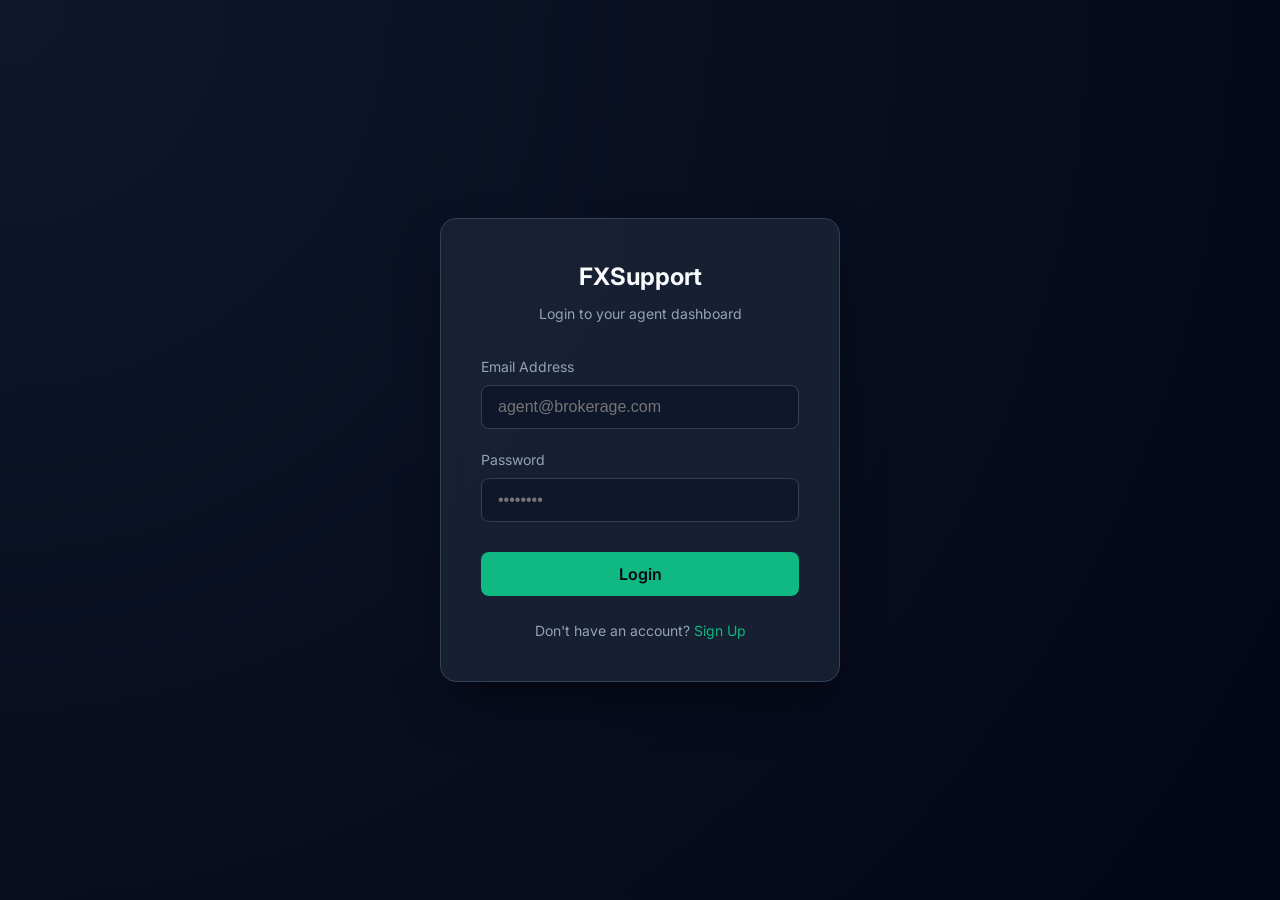
==== index.html @ bda7117d "Add my AI-built dashboard" ====
<!DOCTYPE html>
<html lang="en">
<head>
    <meta charset="UTF-8">
    <meta name="viewport" content="width=device-width, initial-scale=1.0">
    <title>Login | Forex Dashboard</title>
    <link rel="stylesheet" href="style.css">
    <link rel="stylesheet" href="https://cdnjs.cloudflare.com/ajax/libs/font-awesome/6.4.0/css/all.min.css">
    <link href="https://fonts.googleapis.com/css2?family=Inter:wght@400;500;600;700;800&display=swap" rel="stylesheet">
</head>
<body>
    <div class="auth-container">
        <div class="auth-card">
            <div class="auth-title">FX<span>Support</span></div>
            <p class="auth-subtitle">Login to your agent dashboard</p>
            
            <form id="loginForm">
                <div class="form-group">
                    <label class="form-label">Email Address</label>
                    <input type="email" class="form-input" placeholder="agent@brokerage.com" required>
                </div>
                <div class="form-group">
                    <label class="form-label">Password</label>
                    <input type="password" class="form-input" placeholder="••••••••" required>
                </div>
                <button type="submit" class="btn-primary">Login</button>
            </form>
            
            <div class="auth-footer">
                Don't have an account? <a href="signup.html">Sign Up</a>
            </div>
        </div>
    </div>

    <script src="script.js"></script>
</body>
</html>
---- style.css ----
:root {
  --primary-color: #0f172a;
  --secondary-color: #1e293b;
  --accent-color: #10b981;
  --text-primary: #f8fafc;
  --text-secondary: #94a3b8;
  --bg-color: #020617;
  --card-bg: rgba(30, 41, 59, 0.7);
  --border-color: #334155;
  --font-family: 'Inter', -apple-system, BlinkMacSystemFont, "Segoe UI", Roboto, Helvetica, Arial, sans-serif;
  --transition: all 0.3s ease;
}

* {
  margin: 0;
  padding: 0;
  box-sizing: border-box;
}

body {
  font-family: var(--font-family);
  background-color: var(--bg-color);
  color: var(--text-primary);
  line-height: 1.5;
  overflow-x: hidden;
}

a {
  text-decoration: none;
  color: var(--accent-color);
  transition: var(--transition);
}

a:hover {
  opacity: 0.8;
}

button {
  cursor: pointer;
  border: none;
  border-radius: 8px;
  font-family: inherit;
  font-weight: 500;
  transition: var(--transition);
}

/* Auth Pages Layout */
.auth-container {
  display: flex;
  align-items: center;
  justify-content: center;
  min-height: 100vh;
  padding: 20px;
  background: radial-gradient(circle at top left, #0f172a, #020617);
}

.auth-card {
  background: var(--card-bg);
  backdrop-filter: blur(10px);
  padding: 40px;
  border-radius: 16px;
  border: 1px solid var(--border-color);
  width: 100%;
  max-width: 400px;
  box-shadow: 0 25px 50px -12px rgba(0, 0, 0, 0.5);
}

.auth-title {
  font-size: 24px;
  font-weight: 700;
  margin-bottom: 8px;
  text-align: center;
}

.auth-subtitle {
  color: var(--text-secondary);
  font-size: 14px;
  margin-bottom: 32px;
  text-align: center;
}

.form-group {
  margin-bottom: 20px;
}

.form-label {
  display: block;
  font-size: 14px;
  color: var(--text-secondary);
  margin-bottom: 8px;
}

.form-input {
  width: 100%;
  padding: 12px 16px;
  background: #0f172a;
  border: 1px solid var(--border-color);
  border-radius: 8px;
  color: var(--text-primary);
  font-size: 16px;
  outline: none;
  transition: var(--transition);
}

.form-input:focus {
  border-color: var(--accent-color);
  box-shadow: 0 0 0 2px rgba(16, 185, 129, 0.2);
}

.btn-primary {
  width: 100%;
  padding: 12px;
  background: var(--accent-color);
  color: #020617;
  font-size: 16px;
  font-weight: 600;
  margin-top: 10px;
}

.btn-primary:hover {
  transform: translateY(-1px);
  box-shadow: 0 4px 12px rgba(16, 185, 129, 0.3);
}

.auth-footer {
  text-align: center;
  margin-top: 24px;
  font-size: 14px;
  color: var(--text-secondary);
}

/* Dashboard Layout */
.dashboard-wrapper {
  display: flex;
  height: 100vh;
}

/* Sidebar */
.sidebar {
  width: 260px;
  background: var(--primary-color);
  border-right: 1px solid var(--border-color);
  display: flex;
  flex-direction: column;
  padding: 24px;
  transition: var(--transition);
}

.logo {
  font-size: 20px;
  font-weight: 800;
  color: var(--text-primary);
  margin-bottom: 48px;
  display: flex;
  align-items: center;
  gap: 10px;
}

.logo span {
  color: var(--accent-color);
}

.nav-links {
  list-style: none;
  flex: 1;
}

.nav-item {
  margin-bottom: 8px;
}

.nav-link {
  display: flex;
  align-items: center;
  gap: 12px;
  padding: 12px 16px;
  color: var(--text-secondary);
  border-radius: 8px;
  font-weight: 500;
}

.nav-link.active, .nav-link:hover {
  background: rgba(16, 185, 129, 0.1);
  color: var(--text-primary);
}

.nav-link i {
  font-size: 18px;
}

.user-profile {
  display: flex;
  align-items: center;
  gap: 12px;
  padding-top: 24px;
  border-top: 1px solid var(--border-color);
}

.avatar {
  width: 40px;
  height: 40px;
  border-radius: 50%;
  background: var(--accent-color);
  display: flex;
  align-items: center;
  justify-content: center;
  font-weight: 700;
  color: #020617;
}

.user-info .name {
  font-size: 14px;
  font-weight: 600;
  display: block;
}

.user-info .role {
  font-size: 12px;
  color: var(--text-secondary);
}

/* Main Content */
.main-content {
  flex: 1;
  overflow-y: auto;
  padding: 32px;
  background: var(--bg-color);
}

.header {
  display: flex;
  justify-content: space-between;
  align-items: center;
  margin-bottom: 40px;
}

.page-title h1 {
  font-size: 28px;
  font-weight: 700;
}

.page-title p {
  color: var(--text-secondary);
  font-size: 14px;
}

/* Widgets Grid */
.widgets-grid {
  display: grid;
  grid-template-columns: repeat(auto-fit, minmax(240px, 1fr));
  gap: 24px;
  margin-bottom: 32px;
}

.widget-card {
  background: var(--card-bg);
  padding: 24px;
  border-radius: 16px;
  border: 1px solid var(--border-color);
}

.widget-title {
  color: var(--text-secondary);
  font-size: 14px;
  font-weight: 500;
  margin-bottom: 12px;
}

.widget-value {
  font-size: 32px;
  font-weight: 700;
  margin-bottom: 8px;
}

.widget-trend {
  font-size: 12px;
  display: flex;
  align-items: center;
  gap: 4px;
}

.trend-up { color: #10b981; }
.trend-down { color: #ef4444; }

/* Large Widgets (Tables/Lists) */
.content-grid {
  display: grid;
  grid-template-columns: 2fr 1fr;
  gap: 24px;
}

.table-card {
  background: var(--card-bg);
  border-radius: 16px;
  border: 1px solid var(--border-color);
  padding: 24px;
}

.table-header {
  display: flex;
  justify-content: space-between;
  align-items: center;
  margin-bottom: 20px;
}

.ticket-list {
  width: 100%;
}

.ticket-item {
  display: grid;
  grid-template-columns: 2fr 1fr 1fr;
  padding: 16px 0;
  border-bottom: 1px solid var(--border-color);
  align-items: center;
}

.ticket-item:last-child {
  border-bottom: none;
}

.ticket-info .subject {
  display: block;
  font-weight: 600;
  margin-bottom: 4px;
}

.ticket-info .client {
  font-size: 12px;
  color: var(--text-secondary);
}

.badge {
  padding: 4px 8px;
  border-radius: 4px;
  font-size: 11px;
  font-weight: 600;
  text-transform: uppercase;
}

.badge-pending { background: rgba(245, 158, 11, 0.1); color: #f59e0b; }
.badge-escalated { background: rgba(239, 68, 68, 0.1); color: #ef4444; }
.badge-open { background: rgba(16, 185, 129, 0.1); color: #10b981; }

@media (max-width: 1024px) {
  .content-grid {
    grid-template-columns: 1fr;
  }
}

@media (max-width: 768px) {
  .sidebar {
    display: none;
  }
}
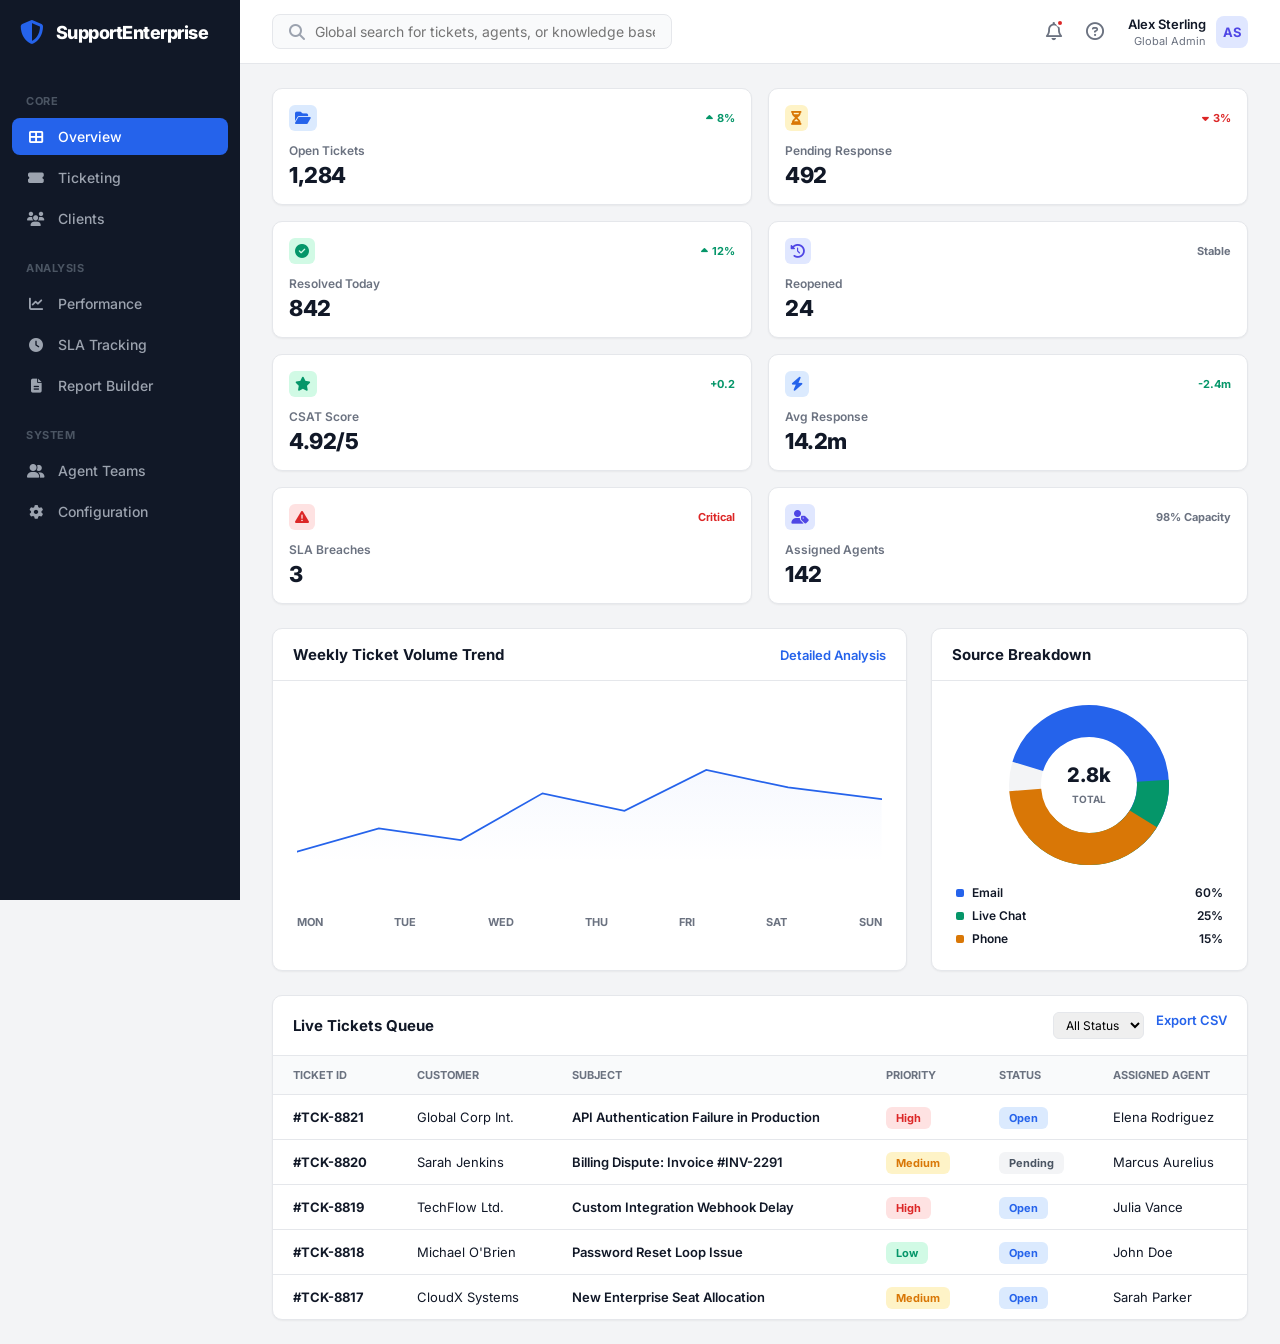
==== commit 56e327bc: "Updated dashboard with professional support UI" ====
--- a/index.html
+++ b/index.html
@@ -3,35 +3,836 @@
 <head>
     <meta charset="UTF-8">
     <meta name="viewport" content="width=device-width, initial-scale=1.0">
-    <title>Login | Forex Dashboard</title>
-    <link rel="stylesheet" href="style.css">
+    <title>SupportEnterprise | Global Support Dashboard</title>
+    <!-- Google Fonts: Inter -->
+    <link href="https://fonts.googleapis.com/css2?family=Inter:wght@300;400;500;600;700;800&display=swap" rel="stylesheet">
+    <!-- Font Awesome -->
     <link rel="stylesheet" href="https://cdnjs.cloudflare.com/ajax/libs/font-awesome/6.4.0/css/all.min.css">
-    <link href="https://fonts.googleapis.com/css2?family=Inter:wght@400;500;600;700;800&display=swap" rel="stylesheet">
+    <style>
+        :root {
+            /* Enterprise Color Palette */
+            --primary: #2563eb;         /* Blue */
+            --primary-soft: #dbeafe;
+            --success: #059669;         /* Emerald */
+            --success-soft: #d1fae5;
+            --warning: #d97706;         /* Amber */
+            --warning-soft: #fef3c7;
+            --danger: #dc2626;          /* Red */
+            --danger-soft: #fee2e2;
+            --info: #4f46e5;            /* Indigo */
+            --info-soft: #e0e7ff;
+            
+            --sidebar-bg: #111827;      /* Slate 900 */
+            --sidebar-hover: #1f2937;   /* Slate 800 */
+            --bg-body: #f3f4f6;         /* Gray 100 */
+            --bg-card: #ffffff;
+            --text-main: #111827;
+            --text-muted: #6b7280;
+            --border: #e5e7eb;
+            --shadow-sm: 0 1px 2px 0 rgba(0, 0, 0, 0.05);
+            --shadow-md: 0 4px 6px -1px rgba(0, 0, 0, 0.1), 0 2px 4px -1px rgba(0, 0, 0, 0.06);
+            --radius: 10px;
+        }
+
+        * {
+            margin: 0;
+            padding: 0;
+            box-sizing: border-box;
+            font-family: 'Inter', sans-serif;
+        }
+
+        body {
+            background-color: var(--bg-body);
+            color: var(--text-main);
+            display: flex;
+            min-height: 100vh;
+            overflow-x: hidden;
+        }
+
+        /* Sidebar Styling (Dense) */
+        .sidebar {
+            width: 240px;
+            background-color: var(--sidebar-bg);
+            color: white;
+            padding: 20px 0;
+            display: flex;
+            flex-direction: column;
+            position: fixed;
+            height: 100vh;
+            z-index: 100;
+        }
+
+        .sidebar-logo {
+            display: flex;
+            align-items: center;
+            gap: 12px;
+            margin-bottom: 30px;
+            padding: 0 20px;
+            font-size: 18px;
+            font-weight: 800;
+            letter-spacing: -0.5px;
+        }
+
+        .sidebar-logo i {
+            color: var(--primary);
+            font-size: 24px;
+        }
+
+        .sidebar-nav {
+            list-style: none;
+            padding: 0 12px;
+        }
+
+        .nav-item {
+            margin-bottom: 4px;
+        }
+
+        .nav-link {
+            display: flex;
+            align-items: center;
+            gap: 12px;
+            padding: 10px 14px;
+            color: #9ca3af;
+            text-decoration: none;
+            border-radius: 8px;
+            font-size: 14px;
+            font-weight: 500;
+            transition: all 0.2s ease;
+        }
+
+        .nav-link:hover {
+            background-color: var(--sidebar-hover);
+            color: white;
+        }
+
+        .nav-link.active {
+            background-color: var(--primary);
+            color: white;
+        }
+
+        .nav-link i {
+            width: 20px;
+            text-align: center;
+        }
+
+        .nav-section-title {
+            padding: 20px 26px 10px;
+            font-size: 11px;
+            font-weight: 700;
+            color: #4b5563;
+            text-transform: uppercase;
+            letter-spacing: 0.05em;
+        }
+
+        /* Top Header */
+        .top-header {
+            position: sticky;
+            top: 0;
+            left: 240px;
+            width: calc(100% - 240px);
+            height: 64px;
+            background-color: white;
+            border-bottom: 1px solid var(--border);
+            display: flex;
+            align-items: center;
+            justify-content: space-between;
+            padding: 0 32px;
+            z-index: 90;
+            margin-left: 240px;
+        }
+
+        .header-left {
+            display: flex;
+            align-items: center;
+            gap: 20px;
+            flex: 1;
+        }
+
+        .search-box {
+            background: #f9fafb;
+            border: 1px solid var(--border);
+            padding: 8px 16px;
+            border-radius: 8px;
+            display: flex;
+            align-items: center;
+            gap: 10px;
+            width: 400px;
+        }
+
+        .search-box input {
+            border: none;
+            outline: none;
+            background: transparent;
+            width: 100%;
+            font-size: 14px;
+        }
+
+        .header-right {
+            display: flex;
+            align-items: center;
+            gap: 24px;
+        }
+
+        .icon-btn {
+            background: none;
+            border: none;
+            color: var(--text-muted);
+            font-size: 18px;
+            cursor: pointer;
+            position: relative;
+        }
+
+        .notification-badge {
+            position: absolute;
+            top: -2px;
+            right: -2px;
+            width: 8px;
+            height: 8px;
+            background: var(--danger);
+            border-radius: 50%;
+            border: 2px solid white;
+        }
+
+        .user-profile {
+            display: flex;
+            align-items: center;
+            gap: 10px;
+            cursor: pointer;
+        }
+
+        .user-avatar {
+            width: 32px;
+            height: 32px;
+            border-radius: 8px;
+            background: var(--info-soft);
+            color: var(--info);
+            display: flex;
+            align-items: center;
+            justify-content: center;
+            font-weight: 700;
+            font-size: 13px;
+        }
+
+        /* Main Layout */
+        .main-wrapper {
+            margin-left: 240px;
+            padding: 24px 32px;
+            width: calc(100% - 240px);
+            display: flex;
+            gap: 24px;
+        }
+
+        .content-area {
+            flex: 1;
+            display: flex;
+            flex-direction: column;
+            gap: 24px;
+        }
+
+        .activity-area {
+            width: 320px;
+            flex-shrink: 0;
+        }
+
+        /* Metric Grid (8 Cards) */
+        .metric-grid {
+            display: grid;
+            grid-template-columns: repeat(4, 1fr);
+            gap: 16px;
+        }
+
+        .metric-card {
+            background: white;
+            padding: 16px;
+            border-radius: var(--radius);
+            box-shadow: var(--shadow-sm);
+            border: 1px solid var(--border);
+            display: flex;
+            flex-direction: column;
+            gap: 4px;
+        }
+
+        .metric-header {
+            display: flex;
+            justify-content: space-between;
+            align-items: center;
+            margin-bottom: 8px;
+        }
+
+        .metric-icon {
+            font-size: 14px;
+            padding: 6px;
+            border-radius: 6px;
+        }
+
+        .metric-label {
+            font-size: 12px;
+            font-weight: 600;
+            color: var(--text-muted);
+        }
+
+        .metric-value {
+            font-size: 22px;
+            font-weight: 800;
+            letter-spacing: -0.5px;
+        }
+
+        .metric-trend {
+            font-size: 11px;
+            font-weight: 700;
+            display: flex;
+            align-items: center;
+            gap: 4px;
+        }
+
+        .m-blue { background: var(--primary-soft); color: var(--primary); }
+        .m-green { background: var(--success-soft); color: var(--success); }
+        .m-yellow { background: var(--warning-soft); color: var(--warning); }
+        .m-red { background: var(--danger-soft); color: var(--danger); }
+        .m-purple { background: var(--info-soft); color: var(--info); }
+
+        /* Tables */
+        .card {
+            background: white;
+            border-radius: var(--radius);
+            box-shadow: var(--shadow-sm);
+            border: 1px solid var(--border);
+            overflow: hidden;
+        }
+
+        .card-header {
+            padding: 16px 20px;
+            border-bottom: 1px solid var(--border);
+            display: flex;
+            justify-content: space-between;
+            align-items: center;
+        }
+
+        .card-title {
+            font-size: 15px;
+            font-weight: 700;
+        }
+
+        .btn-text {
+            color: var(--primary);
+            font-size: 13px;
+            font-weight: 600;
+            text-decoration: none;
+        }
+
+        .ticket-table {
+            width: 100%;
+            border-collapse: collapse;
+        }
+
+        .ticket-table th {
+            text-align: left;
+            padding: 12px 20px;
+            background: #f9fafb;
+            font-size: 11px;
+            font-weight: 700;
+            color: var(--text-muted);
+            text-transform: uppercase;
+            border-bottom: 1px solid var(--border);
+        }
+
+        .ticket-table td {
+            padding: 14px 20px;
+            border-bottom: 1px solid var(--border);
+            font-size: 13px;
+        }
+
+        .ticket-table tr:last-child td {
+            border-bottom: none;
+        }
+
+        .ticket-table tr:hover {
+            background-color: #f9fafb;
+        }
+
+        .badge {
+            padding: 4px 10px;
+            border-radius: 6px;
+            font-size: 11px;
+            font-weight: 700;
+        }
+
+        .badge-p-high { background: var(--danger-soft); color: var(--danger); }
+        .badge-p-med { background: var(--warning-soft); color: var(--warning); }
+        .badge-p-low { background: var(--success-soft); color: var(--success); }
+
+        .badge-s-open { background: var(--primary-soft); color: var(--primary); }
+        .badge-s-pending { background: #f3f4f6; color: #4b5563; }
+
+        /* Activity Feed */
+        .activity-feed {
+            display: flex;
+            flex-direction: column;
+            gap: 16px;
+            padding: 20px;
+        }
+
+        .activity-item {
+            display: flex;
+            gap: 12px;
+            padding-bottom: 16px;
+            border-bottom: 1px solid #f3f4f6;
+        }
+
+        .activity-item:last-child {
+            border-bottom: none;
+        }
+
+        .activity-avatar {
+            width: 32px;
+            height: 32px;
+            border-radius: 50%;
+            background: #e2e8f0;
+            flex-shrink: 0;
+            display: flex;
+            align-items: center;
+            justify-content: center;
+            font-size: 10px;
+            font-weight: 700;
+        }
+
+        .activity-content {
+            font-size: 13px;
+            line-height: 1.4;
+        }
+
+        .activity-time {
+            font-size: 11px;
+            color: var(--text-muted);
+            margin-top: 4px;
+        }
+
+        .activity-user {
+            font-weight: 700;
+        }
+
+        /* Charts Section */
+        .charts-row {
+            display: grid;
+            grid-template-columns: 2fr 1fr;
+            gap: 24px;
+        }
+
+        .chart-container {
+            height: 200px;
+            width: 100%;
+            position: relative;
+        }
+
+        /* SVG Line Chart */
+        .line-chart-svg { width: 100%; height: 100%; }
+        .chart-path { fill: none; stroke: var(--primary); stroke-width: 3; stroke-linecap: round; }
+        .chart-area { fill: url(#lineGrad); opacity: 0.1; }
+
+        /* Donut Chart */
+        .donut-chart-svg { width: 160px; height: 160px; transform: rotate(-90deg); margin: 0 auto; display: block; }
+        .donut-ring { fill: transparent; stroke-width: 20; }
+        .donut-segment { fill: transparent; stroke-width: 20; stroke-dasharray: 100 100; transition: stroke-dashoffset 0.3s; }
+
+        .donut-center-text {
+            position: absolute;
+            top: 50%;
+            left: 50%;
+            transform: translate(-50%, -50%);
+            text-align: center;
+        }
+
+        .donut-center-val { font-size: 20px; font-weight: 800; display: block; }
+        .donut-center-label { font-size: 10px; color: var(--text-muted); text-transform: uppercase; font-weight: 700; }
+
+        .chart-legend {
+            margin-top: 20px;
+            display: flex;
+            flex-direction: column;
+            gap: 8px;
+        }
+
+        .legend-item {
+            display: flex;
+            justify-content: space-between;
+            font-size: 12px;
+            font-weight: 600;
+        }
+
+        .legend-dot {
+            width: 8px;
+            height: 8px;
+            border-radius: 2px;
+            display: inline-block;
+            margin-right: 8px;
+        }
+
+        /* Responsive */
+        @media (max-width: 1400px) {
+            .metric-grid { grid-template-columns: repeat(2, 1fr); }
+            .activity-area { display: none; }
+            .top-header, .main-wrapper { width: calc(100% - 240px); left: 240px; margin-left: 240px; }
+        }
+
+        @media (max-width: 1024px) {
+            .sidebar { width: 80px; }
+            .sidebar-logo span, .nav-link span, .nav-section-title { display: none; }
+            .top-header, .main-wrapper { width: calc(100% - 80px); left: 80px; margin-left: 80px; }
+            .charts-row { grid-template-columns: 1fr; }
+        }
+    </style>
 </head>
 <body>
-    <div class="auth-container">
-        <div class="auth-card">
-            <div class="auth-title">FX<span>Support</span></div>
-            <p class="auth-subtitle">Login to your agent dashboard</p>
-            
-            <form id="loginForm">
-                <div class="form-group">
-                    <label class="form-label">Email Address</label>
-                    <input type="email" class="form-input" placeholder="agent@brokerage.com" required>
+    <!-- Sidebar -->
+    <aside class="sidebar">
+        <div class="sidebar-logo">
+            <i class="fas fa-shield-alt"></i> <span>SupportEnterprise</span>
+        </div>
+
+        <nav>
+            <div class="nav-section-title">Core</div>
+            <ul class="sidebar-nav">
+                <li class="nav-item"><a href="#" class="nav-link active"><i class="fas fa-th-large"></i> <span>Overview</span></a></li>
+                <li class="nav-item"><a href="#" class="nav-link"><i class="fas fa-ticket-alt"></i> <span>Ticketing</span></a></li>
+                <li class="nav-item"><a href="#" class="nav-link"><i class="fas fa-users"></i> <span>Clients</span></a></li>
+            </ul>
+
+            <div class="nav-section-title">Analysis</div>
+            <ul class="sidebar-nav">
+                <li class="nav-item"><a href="#" class="nav-link"><i class="fas fa-chart-line"></i> <span>Performance</span></a></li>
+                <li class="nav-item"><a href="#" class="nav-link"><i class="fas fa-clock"></i> <span>SLA Tracking</span></a></li>
+                <li class="nav-item"><a href="#" class="nav-link"><i class="fas fa-file-alt"></i> <span>Report Builder</span></a></li>
+            </ul>
+
+            <div class="nav-section-title">System</div>
+            <ul class="sidebar-nav">
+                <li class="nav-item"><a href="#" class="nav-link"><i class="fas fa-user-friends"></i> <span>Agent Teams</span></a></li>
+                <li class="nav-item"><a href="#" class="nav-link"><i class="fas fa-cog"></i> <span>Configuration</span></a></li>
+            </ul>
+        </nav>
+    </aside>
+
+    <div style="flex: 1;">
+        <!-- Header -->
+        <header class="top-header">
+            <div class="header-left">
+                <div class="search-box">
+                    <i class="fas fa-search" style="color: #9ca3af;"></i>
+                    <input type="text" placeholder="Global search for tickets, agents, or knowledge base...">
                 </div>
-                <div class="form-group">
-                    <label class="form-label">Password</label>
-                    <input type="password" class="form-input" placeholder="••••••••" required>
+            </div>
+            <div class="header-right">
+                <button class="icon-btn">
+                    <i class="far fa-bell"></i>
+                    <span class="notification-badge"></span>
+                </button>
+                <button class="icon-btn"><i class="far fa-question-circle"></i></button>
+                <div class="user-profile">
+                    <span style="font-size: 13px; font-weight: 600; text-align: right;">
+                        Alex Sterling<br>
+                        <span style="font-size: 11px; color: var(--text-muted); font-weight: 400;">Global Admin</span>
+                    </span>
+                    <div class="user-avatar">AS</div>
                 </div>
-                <button type="submit" class="btn-primary">Login</button>
-            </form>
-            
-            <div class="auth-footer">
-                Don't have an account? <a href="signup.html">Sign Up</a>
+            </div>
+        </header>
+
+        <!-- Main Content -->
+        <div class="main-wrapper">
+            <div class="content-area">
+                <!-- Metrics Grid -->
+                <div class="metric-grid">
+                    <div class="metric-card">
+                        <div class="metric-header">
+                            <i class="fas fa-folder-open metric-icon m-blue"></i>
+                            <span class="metric-trend trend-up" style="color: var(--success);"><i class="fas fa-caret-up"></i> 8%</span>
+                        </div>
+                        <span class="metric-label">Open Tickets</span>
+                        <span class="metric-value">1,284</span>
+                    </div>
+                    <div class="metric-card">
+                        <div class="metric-header">
+                            <i class="fas fa-hourglass-half metric-icon m-yellow"></i>
+                            <span class="metric-trend trend-down" style="color: var(--danger);"><i class="fas fa-caret-down"></i> 3%</span>
+                        </div>
+                        <span class="metric-label">Pending Response</span>
+                        <span class="metric-value">492</span>
+                    </div>
+                    <div class="metric-card">
+                        <div class="metric-header">
+                            <i class="fas fa-check-circle metric-icon m-green"></i>
+                            <span class="metric-trend trend-up" style="color: var(--success);"><i class="fas fa-caret-up"></i> 12%</span>
+                        </div>
+                        <span class="metric-label">Resolved Today</span>
+                        <span class="metric-value">842</span>
+                    </div>
+                    <div class="metric-card">
+                        <div class="metric-header">
+                            <i class="fas fa-history metric-icon m-purple"></i>
+                            <span class="metric-trend" style="color: var(--text-muted);">Stable</span>
+                        </div>
+                        <span class="metric-label">Reopened</span>
+                        <span class="metric-value">24</span>
+                    </div>
+                    <div class="metric-card">
+                        <div class="metric-header">
+                            <i class="fas fa-star metric-icon m-green"></i>
+                            <span class="metric-trend trend-up" style="color: var(--success);">+0.2</span>
+                        </div>
+                        <span class="metric-label">CSAT Score</span>
+                        <span class="metric-value">4.92/5</span>
+                    </div>
+                    <div class="metric-card">
+                        <div class="metric-header">
+                            <i class="fas fa-bolt metric-icon m-blue"></i>
+                            <span class="metric-trend trend-up" style="color: var(--success);">-2.4m</span>
+                        </div>
+                        <span class="metric-label">Avg Response</span>
+                        <span class="metric-value">14.2m</span>
+                    </div>
+                    <div class="metric-card">
+                        <div class="metric-header">
+                            <i class="fas fa-exclamation-triangle metric-icon m-red"></i>
+                            <span class="metric-trend trend-down" style="color: var(--danger);">Critical</span>
+                        </div>
+                        <span class="metric-label">SLA Breaches</span>
+                        <span class="metric-value">3</span>
+                    </div>
+                    <div class="metric-card">
+                        <div class="metric-header">
+                            <i class="fas fa-user-tag metric-icon m-purple"></i>
+                            <span class="metric-trend" style="color: var(--text-muted);">98% Capacity</span>
+                        </div>
+                        <span class="metric-label">Assigned Agents</span>
+                        <span class="metric-value">142</span>
+                    </div>
+                </div>
+
+                <!-- Charts Row -->
+                <div class="charts-row">
+                    <div class="card">
+                        <div class="card-header">
+                            <h3 class="card-title">Weekly Ticket Volume Trend</h3>
+                            <a href="#" class="btn-text">Detailed Analysis</a>
+                        </div>
+                        <div style="padding: 24px;">
+                            <div class="chart-container">
+                                <svg class="line-chart-svg" viewBox="0 0 1000 200">
+                                    <defs>
+                                        <linearGradient id="lineGrad" x1="0" y1="0" x2="0" y2="1">
+                                            <stop offset="0%" stop-color="#2563eb" stop-opacity="0.4" />
+                                            <stop offset="100%" stop-color="#2563eb" stop-opacity="0" />
+                                        </linearGradient>
+                                    </defs>
+                                    <path class="chart-area" d="M0,180 L140,140 L280,160 L420,80 L560,110 L700,40 L840,70 L1000,90 L1000,200 L0,200 Z" />
+                                    <polyline class="chart-path" points="0,180 140,140 280,160 420,80 560,110 700,40 840,70 1000,90" />
+                                </svg>
+                            </div>
+                            <div style="display: flex; justify-content: space-between; margin-top: 10px; font-size: 11px; color: var(--text-muted); font-weight: 700;">
+                                <span>MON</span><span>TUE</span><span>WED</span><span>THU</span><span>FRI</span><span>SAT</span><span>SUN</span>
+                            </div>
+                        </div>
+                    </div>
+                    <div class="card">
+                        <div class="card-header">
+                            <h3 class="card-title">Source Breakdown</h3>
+                        </div>
+                        <div style="padding: 24px; position: relative;">
+                            <div class="chart-container" style="height: 160px;">
+                                <svg class="donut-chart-svg" viewBox="0 0 100 100">
+                                    <circle class="donut-ring" cx="50" cy="50" r="40" stroke="#f3f4f6" />
+                                    <circle class="donut-segment" cx="50" cy="50" r="40" stroke="var(--primary)" stroke-dasharray="60 100" stroke-dashoffset="0" />
+                                    <circle class="donut-segment" cx="50" cy="50" r="40" stroke="var(--success)" stroke-dasharray="25 100" stroke-dashoffset="-60" />
+                                    <circle class="donut-segment" cx="50" cy="50" r="40" stroke="var(--warning)" stroke-dasharray="15 100" stroke-dashoffset="-85" />
+                                </svg>
+                                <div class="donut-center-text">
+                                    <span class="donut-center-val">2.8k</span>
+                                    <span class="donut-center-label">Total</span>
+                                </div>
+                            </div>
+                            <div class="chart-legend">
+                                <div class="legend-item">
+                                    <span><span class="legend-dot" style="background: var(--primary);"></span>Email</span>
+                                    <span>60%</span>
+                                </div>
+                                <div class="legend-item">
+                                    <span><span class="legend-dot" style="background: var(--success);"></span>Live Chat</span>
+                                    <span>25%</span>
+                                </div>
+                                <div class="legend-item">
+                                    <span><span class="legend-dot" style="background: var(--warning);"></span>Phone</span>
+                                    <span>15%</span>
+                                </div>
+                            </div>
+                        </div>
+                    </div>
+                </div>
+
+                <!-- Tickets Table -->
+                <div class="card">
+                    <div class="card-header">
+                        <h3 class="card-title">Live Tickets Queue</h3>
+                        <div style="display: flex; gap: 12px;">
+                            <select style="font-size: 12px; padding: 4px 8px; border-radius: 6px; border: 1px solid var(--border); outline: none;">
+                                <option>All Status</option>
+                                <option>Open</option>
+                                <option>Pending</option>
+                            </select>
+                            <a href="#" class="btn-text">Export CSV</a>
+                        </div>
+                    </div>
+                    <table class="ticket-table">
+                        <thead>
+                            <tr>
+                                <th>Ticket ID</th>
+                                <th>Customer</th>
+                                <th>Subject</th>
+                                <th>Priority</th>
+                                <th>Status</th>
+                                <th>Assigned Agent</th>
+                            </tr>
+                        </thead>
+                        <tbody>
+                            <tr>
+                                <td style="font-weight: 700;">#TCK-8821</td>
+                                <td>Global Corp Int.</td>
+                                <td style="font-weight: 600;">API Authentication Failure in Production</td>
+                                <td><span class="badge badge-p-high">High</span></td>
+                                <td><span class="badge badge-s-open">Open</span></td>
+                                <td>Elena Rodriguez</td>
+                            </tr>
+                            <tr>
+                                <td style="font-weight: 700;">#TCK-8820</td>
+                                <td>Sarah Jenkins</td>
+                                <td style="font-weight: 600;">Billing Dispute: Invoice #INV-2291</td>
+                                <td><span class="badge badge-p-med">Medium</span></td>
+                                <td><span class="badge badge-s-pending">Pending</span></td>
+                                <td>Marcus Aurelius</td>
+                            </tr>
+                            <tr>
+                                <td style="font-weight: 700;">#TCK-8819</td>
+                                <td>TechFlow Ltd.</td>
+                                <td style="font-weight: 600;">Custom Integration Webhook Delay</td>
+                                <td><span class="badge badge-p-high">High</span></td>
+                                <td><span class="badge badge-s-open">Open</span></td>
+                                <td>Julia Vance</td>
+                            </tr>
+                            <tr>
+                                <td style="font-weight: 700;">#TCK-8818</td>
+                                <td>Michael O'Brien</td>
+                                <td style="font-weight: 600;">Password Reset Loop Issue</td>
+                                <td><span class="badge badge-p-low">Low</span></td>
+                                <td><span class="badge badge-s-open">Open</span></td>
+                                <td>John Doe</td>
+                            </tr>
+                            <tr>
+                                <td style="font-weight: 700;">#TCK-8817</td>
+                                <td>CloudX Systems</td>
+                                <td style="font-weight: 600;">New Enterprise Seat Allocation</td>
+                                <td><span class="badge badge-p-med">Medium</span></td>
+                                <td><span class="badge badge-s-open">Open</span></td>
+                                <td>Sarah Parker</td>
+                            </tr>
+                        </tbody>
+                    </table>
+                </div>
+            </div>
+
+            <!-- Right Activity Area -->
+            <div class="activity-area">
+                <div class="card">
+                    <div class="card-header">
+                        <h3 class="card-title">Recent Team Activity</h3>
+                    </div>
+                    <div class="activity-feed">
+                        <div class="activity-item">
+                            <div class="activity-avatar" style="background: var(--primary-soft); color: var(--primary);">ER</div>
+                            <div class="activity-content">
+                                <span class="activity-user">Elena Rodriguez</span> closed <span style="font-weight: 600;">#TCK-8712</span> (Database Latency)
+                                <div class="activity-time">2 mins ago</div>
+                            </div>
+                        </div>
+                        <div class="activity-item">
+                            <div class="activity-avatar" style="background: var(--success-soft); color: var(--success);">SP</div>
+                            <div class="activity-content">
+                                <span class="activity-user">Sarah Parker</span> responded to <span style="font-weight: 600;">#TCK-8817</span>
+                                <div class="activity-time">12 mins ago</div>
+                            </div>
+                        </div>
+                        <div class="activity-item">
+                            <div class="activity-avatar" style="background: var(--info-soft); color: var(--info);">JV</div>
+                            <div class="activity-content">
+                                <span class="activity-user">Julia Vance</span> escalated <span style="font-weight: 600;">#TCK-8819</span> to Engineering
+                                <div class="activity-time">24 mins ago</div>
+                            </div>
+                        </div>
+                        <div class="activity-item">
+                            <div class="activity-avatar" style="background: #f3f4f6;">MD</div>
+                            <div class="activity-content">
+                                <span class="activity-user">Marcus Day</span> reopened <span style="font-weight: 600;">#TCK-8650</span> (Feature Request)
+                                <div class="activity-time">1h ago</div>
+                            </div>
+                        </div>
+                        <div class="activity-item">
+                            <div class="activity-avatar" style="background: var(--primary-soft); color: var(--primary);">JD</div>
+                            <div class="activity-content">
+                                <span class="activity-user">John Doe</span> assigned <span style="font-weight: 600;">#TCK-8818</span> to self
+                                <div class="activity-time">1.5h ago</div>
+                            </div>
+                        </div>
+                        <div class="activity-item">
+                            <div class="activity-avatar" style="background: var(--warning-soft); color: var(--warning);">AS</div>
+                            <div class="activity-content">
+                                <span class="activity-user">System</span> generated 14 weekly reports
+                                <div class="activity-time">3h ago</div>
+                            </div>
+                        </div>
+                        <div class="activity-item">
+                            <div class="activity-avatar" style="background: var(--danger-soft); color: var(--danger);">!!</div>
+                            <div class="activity-content">
+                                <span class="activity-user">Alert</span> SLA breach on <span style="font-weight: 600;">#TCK-8210</span>
+                                <div class="activity-time">4h ago</div>
+                            </div>
+                        </div>
+                    </div>
+                    <div style="padding: 16px; text-align: center; border-top: 1px solid var(--border);">
+                        <a href="#" class="btn-text" style="font-size: 12px;">View All Activity</a>
+                    </div>
+                </div>
             </div>
         </div>
     </div>
 
-    <script src="script.js"></script>
+    <script>
+        document.addEventListener('DOMContentLoaded', () => {
+            // Simple interaction for the dashboard
+            console.log('Enterprise Support Dashboard Loaded');
+            
+            // Handle profile click
+            document.querySelector('.user-profile').addEventListener('click', () => {
+                alert('User Profile Settings Coming Soon');
+            });
+
+            // Handle search
+            const searchInput = document.querySelector('.search-box input');
+            searchInput.addEventListener('keypress', (e) => {
+                if(e.key === 'Enter') {
+                    alert('Searching for: ' + searchInput.value);
+                }
+            });
+
+            // Handle Ticket Row Click
+            const rows = document.querySelectorAll('.ticket-table tr');
+            rows.forEach((row, index) => {
+                if(index > 0) { // Skip header
+                    row.style.cursor = 'pointer';
+                    row.addEventListener('click', () => {
+                        const id = row.querySelector('td').innerText;
+                        alert('Opening Ticket Detail: ' + id);
+                    });
+                }
+            });
+        });
+    </script>
 </body>
 </html>
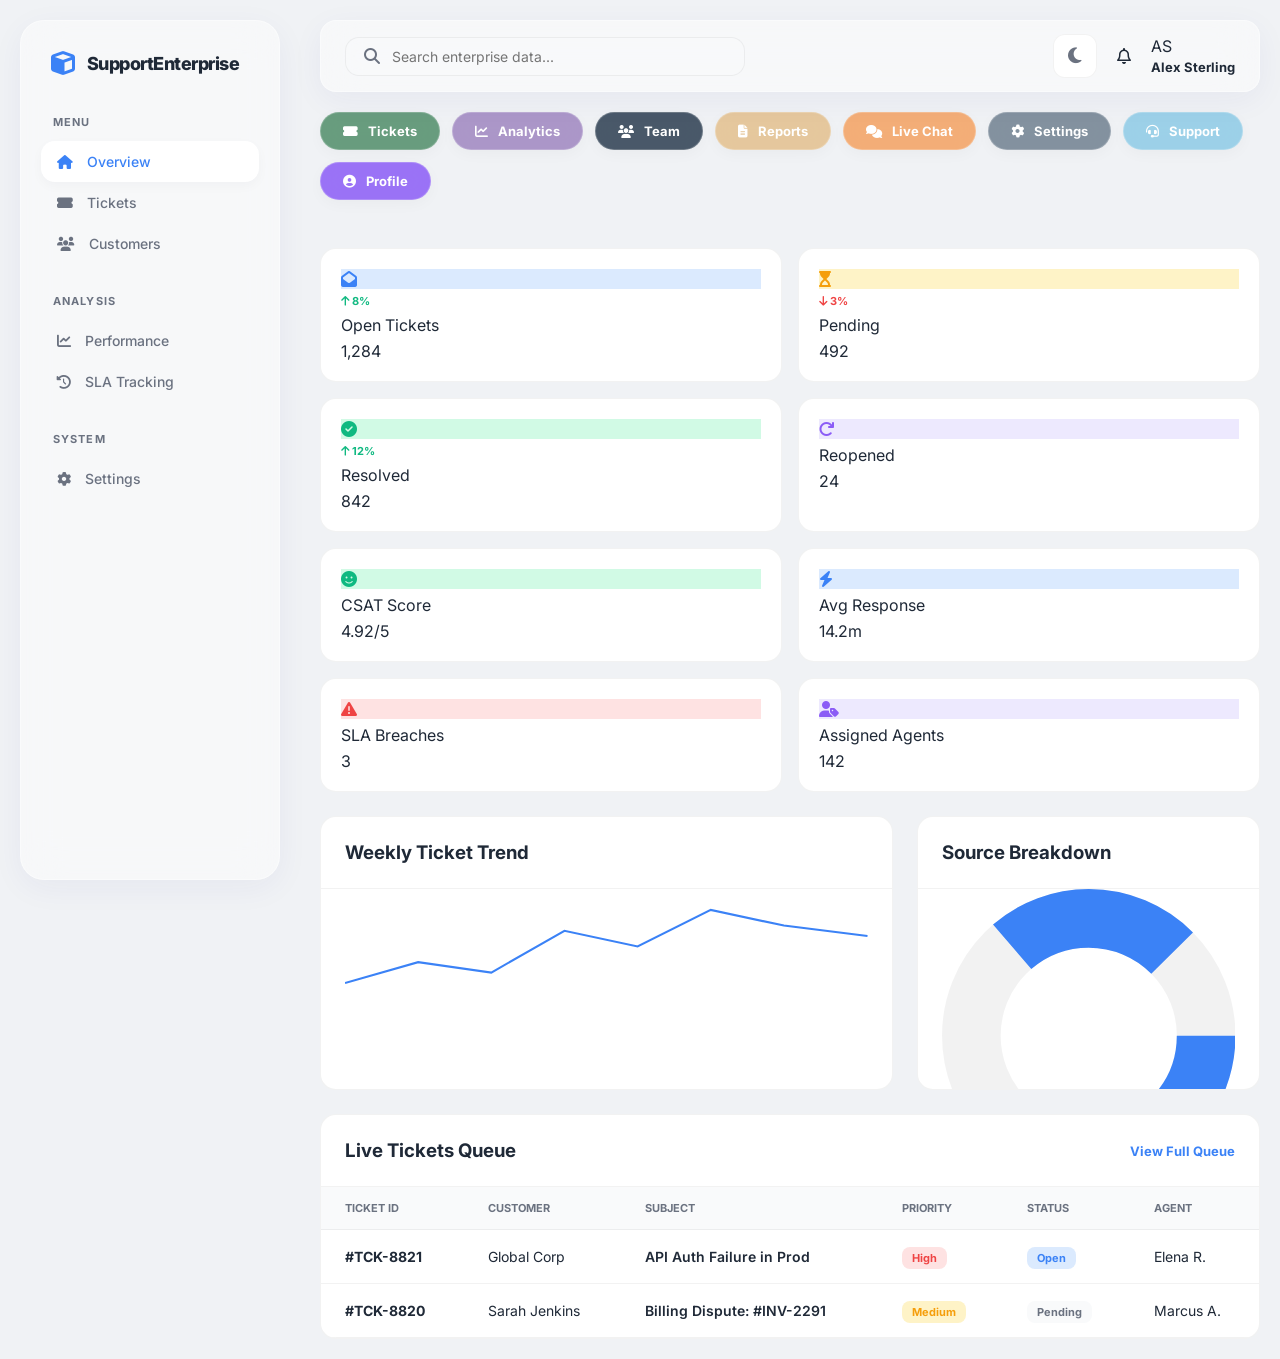
==== commit f4377d75: "Final Build: Professional Dashboard with Dark Mode and Minimalist UI" ====
--- a/index.html
+++ b/index.html
@@ -3,35 +3,70 @@
 <head>
     <meta charset="UTF-8">
     <meta name="viewport" content="width=device-width, initial-scale=1.0">
-    <title>SupportEnterprise | Global Support Dashboard</title>
+    <title>SupportPro | Enterprise Glassmorphism (Final Edition)</title>
     <!-- Google Fonts: Inter -->
     <link href="https://fonts.googleapis.com/css2?family=Inter:wght@300;400;500;600;700;800&display=swap" rel="stylesheet">
     <!-- Font Awesome -->
     <link rel="stylesheet" href="https://cdnjs.cloudflare.com/ajax/libs/font-awesome/6.4.0/css/all.min.css">
     <style>
         :root {
-            /* Enterprise Color Palette */
-            --primary: #2563eb;         /* Blue */
+            /* Light Mode Variables (Default) */
+            --bg-body: #f0f2f5;
+            --glass-bg: rgba(255, 255, 255, 0.45);
+            --glass-border: rgba(255, 255, 255, 0.4);
+            --glass-shadow: 0 8px 32px 0 rgba(31, 38, 135, 0.05);
+            
+            --primary: #3b82f6;
             --primary-soft: #dbeafe;
-            --success: #059669;         /* Emerald */
+            --success: #10b981;
             --success-soft: #d1fae5;
-            --warning: #d97706;         /* Amber */
+            --warning: #f59e0b;
             --warning-soft: #fef3c7;
-            --danger: #dc2626;          /* Red */
+            --danger: #ef4444;
             --danger-soft: #fee2e2;
-            --info: #4f46e5;            /* Indigo */
-            --info-soft: #e0e7ff;
+            --info: #8b5cf6;
+            --info-soft: #ede9fe;
             
-            --sidebar-bg: #111827;      /* Slate 900 */
-            --sidebar-hover: #1f2937;   /* Slate 800 */
-            --bg-body: #f3f4f6;         /* Gray 100 */
-            --bg-card: #ffffff;
-            --text-main: #111827;
+            --text-main: #1f2937;
             --text-muted: #6b7280;
-            --border: #e5e7eb;
-            --shadow-sm: 0 1px 2px 0 rgba(0, 0, 0, 0.05);
-            --shadow-md: 0 4px 6px -1px rgba(0, 0, 0, 0.1), 0 2px 4px -1px rgba(0, 0, 0, 0.06);
-            --radius: 10px;
+            --border-thin: rgba(0, 0, 0, 0.05);
+            --card-bg: #ffffff;
+            --table-header-bg: #f9fafb;
+            
+            --sidebar-width: 260px;
+            --transition: all 0.4s cubic-bezier(0.4, 0, 0.2, 1);
+            --radius-xl: 24px;
+            --radius-lg: 16px;
+
+            /* Chic Action Colors */
+            --chic-emerald: rgba(80, 141, 105, 0.85);
+            --chic-lavender: rgba(159, 134, 192, 0.85);
+            --chic-midnight: rgba(44, 62, 80, 0.85);
+            --chic-gold: rgba(227, 192, 141, 0.85);
+            --chic-slate: rgba(112, 128, 144, 0.85);
+            --chic-rose: rgba(244, 162, 97, 0.85);
+            --chic-sky: rgba(142, 202, 230, 0.85);
+            --chic-violet: rgba(139, 92, 246, 0.85);
+        }
+
+        /* Dark Mode Override */
+        [data-theme="dark"] {
+            --bg-body: #0b0f19;
+            --glass-bg: rgba(30, 41, 59, 0.7);
+            --glass-border: rgba(255, 255, 255, 0.1);
+            --glass-shadow: 0 8px 32px 0 rgba(0, 0, 0, 0.4);
+            
+            --text-main: #f8fafc;
+            --text-muted: #94a3af;
+            --border-thin: rgba(255, 255, 255, 0.05);
+            --card-bg: rgba(15, 23, 42, 0.8);
+            --table-header-bg: rgba(15, 23, 42, 0.9);
+            
+            --primary-soft: rgba(59, 130, 246, 0.1);
+            --success-soft: rgba(16, 185, 129, 0.1);
+            --warning-soft: rgba(245, 158, 11, 0.1);
+            --danger-soft: rgba(239, 68, 68, 0.1);
+            --info-soft: rgba(139, 92, 246, 0.1);
         }
 
         * {
@@ -44,33 +79,42 @@
         body {
             background-color: var(--bg-body);
             color: var(--text-main);
-            display: flex;
             min-height: 100vh;
+            display: flex;
             overflow-x: hidden;
-        }
-
-        /* Sidebar Styling (Dense) */
+            transition: var(--transition);
+        }
+
+        /* Floating Glass Sidebar */
         .sidebar {
-            width: 240px;
-            background-color: var(--sidebar-bg);
-            color: white;
-            padding: 20px 0;
+            width: var(--sidebar-width);
+            background: var(--glass-bg);
+            backdrop-filter: blur(20px);
+            -webkit-backdrop-filter: blur(20px);
+            border: 1px solid var(--glass-border);
+            border-radius: var(--radius-xl);
+            position: fixed;
+            top: 20px;
+            bottom: 20px;
+            left: 20px;
+            z-index: 1000;
             display: flex;
             flex-direction: column;
-            position: fixed;
-            height: 100vh;
-            z-index: 100;
+            padding: 30px 20px;
+            box-shadow: var(--glass-shadow);
+            transition: var(--transition);
         }
 
         .sidebar-logo {
             display: flex;
             align-items: center;
             gap: 12px;
-            margin-bottom: 30px;
-            padding: 0 20px;
+            margin-bottom: 40px;
+            padding-left: 10px;
             font-size: 18px;
             font-weight: 800;
             letter-spacing: -0.5px;
+            color: var(--text-main);
         }
 
         .sidebar-logo i {
@@ -80,314 +124,249 @@
 
         .sidebar-nav {
             list-style: none;
-            padding: 0 12px;
-        }
-
-        .nav-item {
-            margin-bottom: 4px;
-        }
-
-        .nav-link {
-            display: flex;
-            align-items: center;
-            gap: 12px;
-            padding: 10px 14px;
-            color: #9ca3af;
-            text-decoration: none;
-            border-radius: 8px;
-            font-size: 14px;
-            font-weight: 500;
-            transition: all 0.2s ease;
-        }
-
-        .nav-link:hover {
-            background-color: var(--sidebar-hover);
-            color: white;
-        }
-
-        .nav-link.active {
-            background-color: var(--primary);
-            color: white;
-        }
-
-        .nav-link i {
-            width: 20px;
-            text-align: center;
-        }
-
-        .nav-section-title {
-            padding: 20px 26px 10px;
-            font-size: 11px;
-            font-weight: 700;
-            color: #4b5563;
-            text-transform: uppercase;
-            letter-spacing: 0.05em;
-        }
-
-        /* Top Header */
-        .top-header {
-            position: sticky;
-            top: 0;
-            left: 240px;
-            width: calc(100% - 240px);
-            height: 64px;
-            background-color: white;
-            border-bottom: 1px solid var(--border);
-            display: flex;
-            align-items: center;
-            justify-content: space-between;
-            padding: 0 32px;
-            z-index: 90;
-            margin-left: 240px;
-        }
-
-        .header-left {
-            display: flex;
-            align-items: center;
-            gap: 20px;
             flex: 1;
         }
 
-        .search-box {
-            background: #f9fafb;
-            border: 1px solid var(--border);
-            padding: 8px 16px;
-            border-radius: 8px;
-            display: flex;
-            align-items: center;
-            gap: 10px;
-            width: 400px;
-        }
-
-        .search-box input {
-            border: none;
-            outline: none;
-            background: transparent;
-            width: 100%;
-            font-size: 14px;
-        }
-
-        .header-right {
-            display: flex;
-            align-items: center;
-            gap: 24px;
-        }
-
-        .icon-btn {
-            background: none;
-            border: none;
-            color: var(--text-muted);
-            font-size: 18px;
-            cursor: pointer;
-            position: relative;
-        }
-
-        .notification-badge {
-            position: absolute;
-            top: -2px;
-            right: -2px;
-            width: 8px;
-            height: 8px;
-            background: var(--danger);
-            border-radius: 50%;
-            border: 2px solid white;
-        }
-
-        .user-profile {
-            display: flex;
-            align-items: center;
-            gap: 10px;
-            cursor: pointer;
-        }
-
-        .user-avatar {
-            width: 32px;
-            height: 32px;
-            border-radius: 8px;
-            background: var(--info-soft);
-            color: var(--info);
-            display: flex;
-            align-items: center;
-            justify-content: center;
-            font-weight: 700;
-            font-size: 13px;
-        }
-
-        /* Main Layout */
-        .main-wrapper {
-            margin-left: 240px;
-            padding: 24px 32px;
-            width: calc(100% - 240px);
-            display: flex;
-            gap: 24px;
-        }
-
-        .content-area {
-            flex: 1;
-            display: flex;
-            flex-direction: column;
-            gap: 24px;
-        }
-
-        .activity-area {
-            width: 320px;
-            flex-shrink: 0;
-        }
-
-        /* Metric Grid (8 Cards) */
-        .metric-grid {
-            display: grid;
-            grid-template-columns: repeat(4, 1fr);
-            gap: 16px;
-        }
-
-        .metric-card {
-            background: white;
-            padding: 16px;
-            border-radius: var(--radius);
-            box-shadow: var(--shadow-sm);
-            border: 1px solid var(--border);
-            display: flex;
-            flex-direction: column;
-            gap: 4px;
-        }
-
-        .metric-header {
-            display: flex;
-            justify-content: space-between;
-            align-items: center;
-            margin-bottom: 8px;
-        }
-
-        .metric-icon {
-            font-size: 14px;
-            padding: 6px;
-            border-radius: 6px;
-        }
-
-        .metric-label {
-            font-size: 12px;
-            font-weight: 600;
-            color: var(--text-muted);
-        }
-
-        .metric-value {
-            font-size: 22px;
-            font-weight: 800;
-            letter-spacing: -0.5px;
-        }
-
-        .metric-trend {
-            font-size: 11px;
-            font-weight: 700;
-            display: flex;
-            align-items: center;
-            gap: 4px;
-        }
-
-        .m-blue { background: var(--primary-soft); color: var(--primary); }
-        .m-green { background: var(--success-soft); color: var(--success); }
-        .m-yellow { background: var(--warning-soft); color: var(--warning); }
-        .m-red { background: var(--danger-soft); color: var(--danger); }
-        .m-purple { background: var(--info-soft); color: var(--info); }
-
-        /* Tables */
-        .card {
-            background: white;
-            border-radius: var(--radius);
-            box-shadow: var(--shadow-sm);
-            border: 1px solid var(--border);
-            overflow: hidden;
-        }
-
-        .card-header {
-            padding: 16px 20px;
-            border-bottom: 1px solid var(--border);
-            display: flex;
-            justify-content: space-between;
-            align-items: center;
-        }
-
-        .card-title {
-            font-size: 15px;
-            font-weight: 700;
-        }
-
-        .btn-text {
-            color: var(--primary);
-            font-size: 13px;
-            font-weight: 600;
-            text-decoration: none;
-        }
-
-        .ticket-table {
-            width: 100%;
-            border-collapse: collapse;
-        }
-
-        .ticket-table th {
-            text-align: left;
-            padding: 12px 20px;
-            background: #f9fafb;
+        .nav-section {
+            margin-bottom: 30px;
+        }
+
+        .nav-title {
             font-size: 11px;
             font-weight: 700;
             color: var(--text-muted);
             text-transform: uppercase;
-            border-bottom: 1px solid var(--border);
-        }
-
-        .ticket-table td {
-            padding: 14px 20px;
-            border-bottom: 1px solid var(--border);
+            letter-spacing: 0.1em;
+            margin-bottom: 12px;
+            padding-left: 12px;
+        }
+
+        .nav-link {
+            display: flex;
+            align-items: center;
+            gap: 14px;
+            padding: 12px 16px;
+            color: var(--text-muted);
+            text-decoration: none;
+            border-radius: 14px;
+            font-size: 14px;
+            font-weight: 500;
+            transition: var(--transition);
+        }
+
+        .nav-link:hover {
+            background: rgba(255, 255, 255, 0.1);
+            color: var(--text-main);
+        }
+
+        .nav-link.active {
+            background: var(--card-bg);
+            color: var(--primary);
+            box-shadow: 0 4px 12px rgba(0, 0, 0, 0.03);
+        }
+
+        /* Top Glass Toolbar */
+        .top-toolbar {
+            position: fixed;
+            top: 20px;
+            right: 20px;
+            left: calc(var(--sidebar-width) + 60px);
+            height: 72px;
+            background: var(--glass-bg);
+            backdrop-filter: blur(20px);
+            -webkit-backdrop-filter: blur(20px);
+            border: 1px solid var(--glass-border);
+            border-radius: var(--radius-lg);
+            z-index: 900;
+            display: flex;
+            align-items: center;
+            justify-content: space-between;
+            padding: 0 24px;
+            box-shadow: var(--glass-shadow);
+            transition: var(--transition);
+        }
+
+        .search-bar {
+            background: rgba(255, 255, 255, 0.1);
+            padding: 10px 18px;
+            border-radius: 14px;
+            display: flex;
+            align-items: center;
+            gap: 12px;
+            width: 400px;
+            border: 1px solid var(--border-thin);
+        }
+
+        .search-bar input {
+            border: none;
+            background: none;
+            outline: none;
+            width: 100%;
+            font-size: 14px;
+            color: var(--text-main);
+        }
+
+        .header-actions {
+            display: flex;
+            align-items: center;
+            gap: 20px;
+        }
+
+        /* Theme Toggle Button */
+        #themeToggle {
+            width: 44px;
+            height: 44px;
+            background: var(--card-bg);
+            border: 1px solid var(--border-thin);
+            border-radius: 12px;
+            cursor: pointer;
+            display: flex;
+            align-items: center;
+            justify-content: center;
+            font-size: 18px;
+            color: var(--text-muted);
+            transition: var(--transition);
+        }
+
+        #themeToggle:hover {
+            color: var(--primary);
+            transform: rotate(15deg);
+        }
+
+        /* Action Center */
+        .action-center {
+            display: flex;
+            gap: 12px;
+            margin-bottom: 24px;
+            flex-wrap: wrap;
+        }
+
+        .action-btn {
+            display: flex;
+            align-items: center;
+            gap: 10px;
+            padding: 10px 22px;
+            border-radius: 50px;
+            color: white;
+            text-decoration: none;
             font-size: 13px;
-        }
-
-        .ticket-table tr:last-child td {
-            border-bottom: none;
-        }
-
-        .ticket-table tr:hover {
-            background-color: #f9fafb;
-        }
-
-        .badge {
-            padding: 4px 10px;
-            border-radius: 6px;
+            font-weight: 700;
+            backdrop-filter: blur(10px);
+            border: 1px solid rgba(255, 255, 255, 0.2);
+            transition: var(--transition);
+            box-shadow: 0 4px 15px rgba(0, 0, 0, 0.03);
+        }
+
+        .action-btn:hover {
+            transform: translateY(-3px);
+            border-color: rgba(255, 255, 255, 0.5);
+        }
+
+        .btn-emerald { background: var(--chic-emerald); }
+        .btn-lavender { background: var(--chic-lavender); }
+        .btn-midnight { background: var(--chic-midnight); }
+        .btn-gold { background: var(--chic-gold); }
+        .btn-slate { background: var(--chic-slate); }
+        .btn-rose { background: var(--chic-rose); }
+        .btn-sky { background: var(--chic-sky); }
+        .btn-violet { background: var(--chic-violet); }
+
+        /* KPI Grid */
+        .main-content {
+            flex: 1;
+            margin-left: calc(var(--sidebar-width) + 40px);
+            padding: 112px 20px 20px;
+            display: flex;
+            gap: 24px;
+            transition: var(--transition);
+        }
+
+        .data-center {
+            flex: 1;
+            display: flex;
+            flex-direction: column;
+            gap: 24px;
+        }
+
+        .kpi-grid {
+            display: grid;
+            grid-template-columns: repeat(4, 1fr);
+            gap: 16px;
+        }
+
+        .kpi-card {
+            background: var(--card-bg);
+            padding: 20px;
+            border-radius: var(--radius-lg);
+            border: 1px solid var(--border-thin);
+            display: flex;
+            flex-direction: column;
+            gap: 6px;
+            transition: var(--transition);
+        }
+
+        /* Section Cards */
+        .section-card {
+            background: var(--card-bg);
+            border-radius: var(--radius-lg);
+            border: 1px solid var(--border-thin);
+            overflow: hidden;
+            transition: var(--transition);
+        }
+
+        .section-header {
+            padding: 24px;
+            border-bottom: 1px solid var(--border-thin);
+            display: flex;
+            justify-content: space-between;
+            align-items: center;
+        }
+
+        .data-table {
+            width: 100%;
+            border-collapse: collapse;
+        }
+
+        .data-table th {
+            text-align: left;
+            padding: 14px 24px;
+            background: var(--table-header-bg);
             font-size: 11px;
             font-weight: 700;
-        }
-
-        .badge-p-high { background: var(--danger-soft); color: var(--danger); }
-        .badge-p-med { background: var(--warning-soft); color: var(--warning); }
-        .badge-p-low { background: var(--success-soft); color: var(--success); }
-
-        .badge-s-open { background: var(--primary-soft); color: var(--primary); }
-        .badge-s-pending { background: #f3f4f6; color: #4b5563; }
-
-        /* Activity Feed */
-        .activity-feed {
+            color: var(--text-muted);
+            text-transform: uppercase;
+            border-bottom: 1px solid var(--border-thin);
+        }
+
+        .data-table td {
+            padding: 18px 24px;
+            border-bottom: 1px solid var(--border-thin);
+            font-size: 14px;
+        }
+
+        /* Activity Sidebar */
+        .activity-sidebar {
+            width: 320px;
+            flex-shrink: 0;
+        }
+
+        .activity-list {
+            padding: 24px;
             display: flex;
             flex-direction: column;
-            gap: 16px;
-            padding: 20px;
+            gap: 20px;
         }
 
         .activity-item {
             display: flex;
-            gap: 12px;
-            padding-bottom: 16px;
-            border-bottom: 1px solid #f3f4f6;
-        }
-
-        .activity-item:last-child {
-            border-bottom: none;
+            gap: 14px;
         }
 
         .activity-avatar {
             width: 32px;
             height: 32px;
             border-radius: 50%;
-            background: #e2e8f0;
+            background: var(--table-header-bg);
             flex-shrink: 0;
             display: flex;
             align-items: center;
@@ -396,442 +375,282 @@
             font-weight: 700;
         }
 
-        .activity-content {
-            font-size: 13px;
-            line-height: 1.4;
-        }
-
-        .activity-time {
-            font-size: 11px;
-            color: var(--text-muted);
-            margin-top: 4px;
-        }
-
-        .activity-user {
-            font-weight: 700;
-        }
-
         /* Charts Section */
         .charts-row {
             display: grid;
-            grid-template-columns: 2fr 1fr;
+            grid-template-columns: 2fr 1.2fr;
             gap: 24px;
         }
 
-        .chart-container {
+        .chart-box {
             height: 200px;
-            width: 100%;
-            position: relative;
-        }
-
-        /* SVG Line Chart */
-        .line-chart-svg { width: 100%; height: 100%; }
-        .chart-path { fill: none; stroke: var(--primary); stroke-width: 3; stroke-linecap: round; }
-        .chart-area { fill: url(#lineGrad); opacity: 0.1; }
-
-        /* Donut Chart */
-        .donut-chart-svg { width: 160px; height: 160px; transform: rotate(-90deg); margin: 0 auto; display: block; }
-        .donut-ring { fill: transparent; stroke-width: 20; }
-        .donut-segment { fill: transparent; stroke-width: 20; stroke-dasharray: 100 100; transition: stroke-dashoffset 0.3s; }
-
-        .donut-center-text {
-            position: absolute;
-            top: 50%;
-            left: 50%;
-            transform: translate(-50%, -50%);
-            text-align: center;
-        }
-
-        .donut-center-val { font-size: 20px; font-weight: 800; display: block; }
-        .donut-center-label { font-size: 10px; color: var(--text-muted); text-transform: uppercase; font-weight: 700; }
-
-        .chart-legend {
-            margin-top: 20px;
-            display: flex;
-            flex-direction: column;
-            gap: 8px;
-        }
-
-        .legend-item {
-            display: flex;
-            justify-content: space-between;
-            font-size: 12px;
-            font-weight: 600;
-        }
-
-        .legend-dot {
-            width: 8px;
-            height: 8px;
-            border-radius: 2px;
-            display: inline-block;
-            margin-right: 8px;
+            padding: 0 24px 24px;
+        }
+
+        .line-chart-svg path {
+            stroke: var(--primary);
+            transition: stroke 0.4s ease;
         }
 
         /* Responsive */
         @media (max-width: 1400px) {
-            .metric-grid { grid-template-columns: repeat(2, 1fr); }
-            .activity-area { display: none; }
-            .top-header, .main-wrapper { width: calc(100% - 240px); left: 240px; margin-left: 240px; }
+            .activity-sidebar { display: none; }
+            .kpi-grid { grid-template-columns: repeat(2, 1fr); }
         }
 
         @media (max-width: 1024px) {
-            .sidebar { width: 80px; }
-            .sidebar-logo span, .nav-link span, .nav-section-title { display: none; }
-            .top-header, .main-wrapper { width: calc(100% - 80px); left: 80px; margin-left: 80px; }
-            .charts-row { grid-template-columns: 1fr; }
+            .sidebar { width: 80px; padding: 20px 10px; }
+            .sidebar-logo span, .nav-text, .nav-title { display: none; }
+            .top-toolbar { left: 120px; }
+            .main-content { margin-left: 100px; }
+            .search-bar { width: 250px; }
         }
     </style>
 </head>
-<body>
-    <!-- Sidebar -->
+<body data-theme="light">
+    <!-- Floating Glass Sidebar -->
     <aside class="sidebar">
         <div class="sidebar-logo">
-            <i class="fas fa-shield-alt"></i> <span>SupportEnterprise</span>
+            <i class="fas fa-cube"></i> <span>SupportEnterprise</span>
         </div>
 
-        <nav>
-            <div class="nav-section-title">Core</div>
-            <ul class="sidebar-nav">
-                <li class="nav-item"><a href="#" class="nav-link active"><i class="fas fa-th-large"></i> <span>Overview</span></a></li>
-                <li class="nav-item"><a href="#" class="nav-link"><i class="fas fa-ticket-alt"></i> <span>Ticketing</span></a></li>
-                <li class="nav-item"><a href="#" class="nav-link"><i class="fas fa-users"></i> <span>Clients</span></a></li>
-            </ul>
-
-            <div class="nav-section-title">Analysis</div>
-            <ul class="sidebar-nav">
-                <li class="nav-item"><a href="#" class="nav-link"><i class="fas fa-chart-line"></i> <span>Performance</span></a></li>
-                <li class="nav-item"><a href="#" class="nav-link"><i class="fas fa-clock"></i> <span>SLA Tracking</span></a></li>
-                <li class="nav-item"><a href="#" class="nav-link"><i class="fas fa-file-alt"></i> <span>Report Builder</span></a></li>
-            </ul>
-
-            <div class="nav-section-title">System</div>
-            <ul class="sidebar-nav">
-                <li class="nav-item"><a href="#" class="nav-link"><i class="fas fa-user-friends"></i> <span>Agent Teams</span></a></li>
-                <li class="nav-item"><a href="#" class="nav-link"><i class="fas fa-cog"></i> <span>Configuration</span></a></li>
-            </ul>
+        <nav class="sidebar-nav">
+            <div class="nav-section">
+                <div class="nav-title">Menu</div>
+                <a href="#" class="nav-link active"><i class="fas fa-home"></i> <span class="nav-text">Overview</span></a>
+                <a href="tickets.html" class="nav-link"><i class="fas fa-ticket-alt"></i> <span class="nav-text">Tickets</span></a>
+                <a href="#" class="nav-link"><i class="fas fa-users"></i> <span class="nav-text">Customers</span></a>
+            </div>
+
+            <div class="nav-section">
+                <div class="nav-title">Analysis</div>
+                <a href="analytics.html" class="nav-link"><i class="fas fa-chart-line"></i> <span class="nav-text">Performance</span></a>
+                <a href="#" class="nav-link"><i class="fas fa-history"></i> <span class="nav-text">SLA Tracking</span></a>
+            </div>
+
+            <div class="nav-section">
+                <div class="nav-title">System</div>
+                <a href="settings.html" class="nav-link"><i class="fas fa-cog"></i> <span class="nav-text">Settings</span></a>
+            </div>
         </nav>
     </aside>
 
-    <div style="flex: 1;">
-        <!-- Header -->
-        <header class="top-header">
-            <div class="header-left">
-                <div class="search-box">
-                    <i class="fas fa-search" style="color: #9ca3af;"></i>
-                    <input type="text" placeholder="Global search for tickets, agents, or knowledge base...">
-                </div>
-            </div>
-            <div class="header-right">
-                <button class="icon-btn">
-                    <i class="far fa-bell"></i>
-                    <span class="notification-badge"></span>
+    <div class="main-content">
+        <!-- Glass Top Toolbar -->
+        <header class="top-toolbar">
+            <div class="search-bar">
+                <i class="fas fa-search" style="color: var(--text-muted);"></i>
+                <input type="text" placeholder="Search enterprise data...">
+            </div>
+
+            <div class="header-actions">
+                <!-- Theme Toggle Button -->
+                <button id="themeToggle" title="Toggle Theme">
+                    <i class="fas fa-moon" id="themeIcon"></i>
                 </button>
-                <button class="icon-btn"><i class="far fa-question-circle"></i></button>
-                <div class="user-profile">
-                    <span style="font-size: 13px; font-weight: 600; text-align: right;">
-                        Alex Sterling<br>
-                        <span style="font-size: 11px; color: var(--text-muted); font-weight: 400;">Global Admin</span>
-                    </span>
+                <div class="action-icon"><i class="far fa-bell"></i></div>
+                <div class="user-widget">
                     <div class="user-avatar">AS</div>
+                    <span style="font-size: 13px; font-weight: 700;">Alex Sterling</span>
                 </div>
             </div>
         </header>
 
-        <!-- Main Content -->
-        <div class="main-wrapper">
-            <div class="content-area">
-                <!-- Metrics Grid -->
-                <div class="metric-grid">
-                    <div class="metric-card">
-                        <div class="metric-header">
-                            <i class="fas fa-folder-open metric-icon m-blue"></i>
-                            <span class="metric-trend trend-up" style="color: var(--success);"><i class="fas fa-caret-up"></i> 8%</span>
+        <div class="data-center">
+            <!-- Action Control Center -->
+            <section class="action-center">
+                <a href="tickets.html" class="action-btn btn-emerald"><i class="fas fa-ticket-alt"></i> Tickets</a>
+                <a href="analytics.html" class="action-btn btn-lavender"><i class="fas fa-chart-line"></i> Analytics</a>
+                <a href="team.html" class="action-btn btn-midnight"><i class="fas fa-users"></i> Team</a>
+                <a href="reports.html" class="action-btn btn-gold"><i class="fas fa-file-alt"></i> Reports</a>
+                <a href="chat.html" class="action-btn btn-rose"><i class="fas fa-comments"></i> Live Chat</a>
+                <a href="settings.html" class="action-btn btn-slate"><i class="fas fa-cog"></i> Settings</a>
+                <a href="support.html" class="action-btn btn-sky"><i class="fas fa-headset"></i> Support</a>
+                <a href="profile.html" class="action-btn btn-violet"><i class="fas fa-user-circle"></i> Profile</a>
+            </section>
+
+            <!-- 8 KPI Cards Grid -->
+            <div class="kpi-grid">
+                <div class="kpi-card">
+                    <div class="kpi-header">
+                        <div class="kpi-icon-box" style="background: var(--primary-soft); color: var(--primary);"><i class="fas fa-envelope-open"></i></div>
+                        <span style="color: var(--success); font-size: 11px; font-weight: 700;"><i class="fas fa-arrow-up"></i> 8%</span>
+                    </div>
+                    <span class="kpi-label">Open Tickets</span>
+                    <span class="kpi-value">1,284</span>
+                </div>
+                <div class="kpi-card">
+                    <div class="kpi-header">
+                        <div class="kpi-icon-box" style="background: var(--warning-soft); color: var(--warning);"><i class="fas fa-hourglass-start"></i></div>
+                        <span style="color: var(--danger); font-size: 11px; font-weight: 700;"><i class="fas fa-arrow-down"></i> 3%</span>
+                    </div>
+                    <span class="kpi-label">Pending</span>
+                    <span class="kpi-value">492</span>
+                </div>
+                <div class="kpi-card">
+                    <div class="kpi-header">
+                        <div class="kpi-icon-box" style="background: var(--success-soft); color: var(--success);"><i class="fas fa-check-circle"></i></div>
+                        <span style="color: var(--success); font-size: 11px; font-weight: 700;"><i class="fas fa-arrow-up"></i> 12%</span>
+                    </div>
+                    <span class="kpi-label">Resolved</span>
+                    <span class="kpi-value">842</span>
+                </div>
+                <div class="kpi-card">
+                    <div class="kpi-header">
+                        <div class="kpi-icon-box" style="background: var(--info-soft); color: var(--info);"><i class="fas fa-redo"></i></div>
+                    </div>
+                    <span class="kpi-label">Reopened</span>
+                    <span class="kpi-value">24</span>
+                </div>
+                <div class="kpi-card">
+                    <div class="kpi-header">
+                        <div class="kpi-icon-box" style="background: var(--success-soft); color: var(--success);"><i class="fas fa-smile"></i></div>
+                    </div>
+                    <span class="kpi-label">CSAT Score</span>
+                    <span class="kpi-value">4.92/5</span>
+                </div>
+                <div class="kpi-card">
+                    <div class="kpi-header">
+                        <div class="kpi-icon-box" style="background: var(--primary-soft); color: var(--primary);"><i class="fas fa-bolt"></i></div>
+                    </div>
+                    <span class="kpi-label">Avg Response</span>
+                    <span class="kpi-value">14.2m</span>
+                </div>
+                <div class="kpi-card">
+                    <div class="kpi-header">
+                        <div class="kpi-icon-box" style="background: var(--danger-soft); color: var(--danger);"><i class="fas fa-exclamation-triangle"></i></div>
+                    </div>
+                    <span class="kpi-label">SLA Breaches</span>
+                    <span class="kpi-value">3</span>
+                </div>
+                <div class="kpi-card">
+                    <div class="kpi-header">
+                        <div class="kpi-icon-box" style="background: var(--info-soft); color: var(--info);"><i class="fas fa-user-tag"></i></div>
+                    </div>
+                    <span class="kpi-label">Assigned Agents</span>
+                    <span class="kpi-value">142</span>
+                </div>
+            </div>
+
+            <!-- Charts Row -->
+            <div class="charts-row">
+                <div class="section-card">
+                    <div class="section-header"><h3 class="section-title">Weekly Ticket Trend</h3></div>
+                    <div class="chart-box">
+                        <svg class="line-chart-svg" viewBox="0 0 1000 200">
+                            <path fill="none" stroke-width="4" d="M0,180 L140,140 L280,160 L420,80 L560,110 L700,40 L840,70 L1000,90" />
+                        </svg>
+                    </div>
+                </div>
+                <div class="section-card">
+                    <div class="section-header"><h3 class="section-title">Source Breakdown</h3></div>
+                    <div class="chart-box">
+                        <svg class="donut-chart-svg" viewBox="0 0 100 100">
+                            <circle cx="50" cy="50" r="40" fill="transparent" stroke="var(--border-thin)" stroke-width="20" />
+                            <circle cx="50" cy="50" r="40" fill="transparent" stroke="var(--primary)" stroke-width="20" stroke-dasharray="60 100" />
+                        </svg>
+                    </div>
+                </div>
+            </div>
+
+            <!-- Detailed Tickets Table -->
+            <div class="section-card">
+                <div class="section-header">
+                    <h3 class="section-title">Live Tickets Queue</h3>
+                    <a href="tickets.html" style="color: var(--primary); font-size: 13px; text-decoration: none; font-weight: 700;">View Full Queue</a>
+                </div>
+                <table class="data-table">
+                    <thead>
+                        <tr>
+                            <th>Ticket ID</th>
+                            <th>Customer</th>
+                            <th>Subject</th>
+                            <th>Priority</th>
+                            <th>Status</th>
+                            <th>Agent</th>
+                        </tr>
+                    </thead>
+                    <tbody>
+                        <tr>
+                            <td style="font-weight: 700;">#TCK-8821</td>
+                            <td>Global Corp</td>
+                            <td style="font-weight: 600;">API Auth Failure in Prod</td>
+                            <td><span style="padding: 4px 10px; background: var(--danger-soft); color: var(--danger); border-radius: 8px; font-size: 11px; font-weight: 700;">High</span></td>
+                            <td><span style="padding: 4px 10px; background: var(--primary-soft); color: var(--primary); border-radius: 8px; font-size: 11px; font-weight: 700;">Open</span></td>
+                            <td>Elena R.</td>
+                        </tr>
+                        <tr>
+                            <td style="font-weight: 700;">#TCK-8820</td>
+                            <td>Sarah Jenkins</td>
+                            <td style="font-weight: 600;">Billing Dispute: #INV-2291</td>
+                            <td><span style="padding: 4px 10px; background: var(--warning-soft); color: var(--warning); border-radius: 8px; font-size: 11px; font-weight: 700;">Medium</span></td>
+                            <td><span style="padding: 4px 10px; background: var(--table-header-bg); color: var(--text-muted); border-radius: 8px; font-size: 11px; font-weight: 700;">Pending</span></td>
+                            <td>Marcus A.</td>
+                        </tr>
+                    </tbody>
+                </table>
+            </div>
+        </div>
+
+        <!-- Activity Sidebar -->
+        <aside class="activity-sidebar">
+            <div class="section-card">
+                <div class="section-header"><h3 class="section-title">Team Activity</h3></div>
+                <div class="activity-list">
+                    <div class="activity-item">
+                        <div class="activity-avatar" style="color: var(--primary);">ER</div>
+                        <div class="activity-info">
+                            <span style="font-weight: 700;">Elena R.</span> closed #TCK-8712
+                            <div class="activity-time">2 mins ago</div>
                         </div>
-                        <span class="metric-label">Open Tickets</span>
-                        <span class="metric-value">1,284</span>
-                    </div>
-                    <div class="metric-card">
-                        <div class="metric-header">
-                            <i class="fas fa-hourglass-half metric-icon m-yellow"></i>
-                            <span class="metric-trend trend-down" style="color: var(--danger);"><i class="fas fa-caret-down"></i> 3%</span>
+                    </div>
+                    <div class="activity-item">
+                        <div class="activity-avatar" style="color: var(--success);">SP</div>
+                        <div class="activity-info">
+                            <span style="font-weight: 700;">Sarah P.</span> responded to #TCK-8817
+                            <div class="activity-time">12 mins ago</div>
                         </div>
-                        <span class="metric-label">Pending Response</span>
-                        <span class="metric-value">492</span>
-                    </div>
-                    <div class="metric-card">
-                        <div class="metric-header">
-                            <i class="fas fa-check-circle metric-icon m-green"></i>
-                            <span class="metric-trend trend-up" style="color: var(--success);"><i class="fas fa-caret-up"></i> 12%</span>
+                    </div>
+                    <div class="activity-item">
+                        <div class="activity-avatar" style="color: var(--info);">JV</div>
+                        <div class="activity-info">
+                            <span style="font-weight: 700;">Julia V.</span> escalated #TCK-8819
+                            <div class="activity-time">24 mins ago</div>
                         </div>
-                        <span class="metric-label">Resolved Today</span>
-                        <span class="metric-value">842</span>
-                    </div>
-                    <div class="metric-card">
-                        <div class="metric-header">
-                            <i class="fas fa-history metric-icon m-purple"></i>
-                            <span class="metric-trend" style="color: var(--text-muted);">Stable</span>
-                        </div>
-                        <span class="metric-label">Reopened</span>
-                        <span class="metric-value">24</span>
-                    </div>
-                    <div class="metric-card">
-                        <div class="metric-header">
-                            <i class="fas fa-star metric-icon m-green"></i>
-                            <span class="metric-trend trend-up" style="color: var(--success);">+0.2</span>
-                        </div>
-                        <span class="metric-label">CSAT Score</span>
-                        <span class="metric-value">4.92/5</span>
-                    </div>
-                    <div class="metric-card">
-                        <div class="metric-header">
-                            <i class="fas fa-bolt metric-icon m-blue"></i>
-                            <span class="metric-trend trend-up" style="color: var(--success);">-2.4m</span>
-                        </div>
-                        <span class="metric-label">Avg Response</span>
-                        <span class="metric-value">14.2m</span>
-                    </div>
-                    <div class="metric-card">
-                        <div class="metric-header">
-                            <i class="fas fa-exclamation-triangle metric-icon m-red"></i>
-                            <span class="metric-trend trend-down" style="color: var(--danger);">Critical</span>
-                        </div>
-                        <span class="metric-label">SLA Breaches</span>
-                        <span class="metric-value">3</span>
-                    </div>
-                    <div class="metric-card">
-                        <div class="metric-header">
-                            <i class="fas fa-user-tag metric-icon m-purple"></i>
-                            <span class="metric-trend" style="color: var(--text-muted);">98% Capacity</span>
-                        </div>
-                        <span class="metric-label">Assigned Agents</span>
-                        <span class="metric-value">142</span>
-                    </div>
-                </div>
-
-                <!-- Charts Row -->
-                <div class="charts-row">
-                    <div class="card">
-                        <div class="card-header">
-                            <h3 class="card-title">Weekly Ticket Volume Trend</h3>
-                            <a href="#" class="btn-text">Detailed Analysis</a>
-                        </div>
-                        <div style="padding: 24px;">
-                            <div class="chart-container">
-                                <svg class="line-chart-svg" viewBox="0 0 1000 200">
-                                    <defs>
-                                        <linearGradient id="lineGrad" x1="0" y1="0" x2="0" y2="1">
-                                            <stop offset="0%" stop-color="#2563eb" stop-opacity="0.4" />
-                                            <stop offset="100%" stop-color="#2563eb" stop-opacity="0" />
-                                        </linearGradient>
-                                    </defs>
-                                    <path class="chart-area" d="M0,180 L140,140 L280,160 L420,80 L560,110 L700,40 L840,70 L1000,90 L1000,200 L0,200 Z" />
-                                    <polyline class="chart-path" points="0,180 140,140 280,160 420,80 560,110 700,40 840,70 1000,90" />
-                                </svg>
-                            </div>
-                            <div style="display: flex; justify-content: space-between; margin-top: 10px; font-size: 11px; color: var(--text-muted); font-weight: 700;">
-                                <span>MON</span><span>TUE</span><span>WED</span><span>THU</span><span>FRI</span><span>SAT</span><span>SUN</span>
-                            </div>
-                        </div>
-                    </div>
-                    <div class="card">
-                        <div class="card-header">
-                            <h3 class="card-title">Source Breakdown</h3>
-                        </div>
-                        <div style="padding: 24px; position: relative;">
-                            <div class="chart-container" style="height: 160px;">
-                                <svg class="donut-chart-svg" viewBox="0 0 100 100">
-                                    <circle class="donut-ring" cx="50" cy="50" r="40" stroke="#f3f4f6" />
-                                    <circle class="donut-segment" cx="50" cy="50" r="40" stroke="var(--primary)" stroke-dasharray="60 100" stroke-dashoffset="0" />
-                                    <circle class="donut-segment" cx="50" cy="50" r="40" stroke="var(--success)" stroke-dasharray="25 100" stroke-dashoffset="-60" />
-                                    <circle class="donut-segment" cx="50" cy="50" r="40" stroke="var(--warning)" stroke-dasharray="15 100" stroke-dashoffset="-85" />
-                                </svg>
-                                <div class="donut-center-text">
-                                    <span class="donut-center-val">2.8k</span>
-                                    <span class="donut-center-label">Total</span>
-                                </div>
-                            </div>
-                            <div class="chart-legend">
-                                <div class="legend-item">
-                                    <span><span class="legend-dot" style="background: var(--primary);"></span>Email</span>
-                                    <span>60%</span>
-                                </div>
-                                <div class="legend-item">
-                                    <span><span class="legend-dot" style="background: var(--success);"></span>Live Chat</span>
-                                    <span>25%</span>
-                                </div>
-                                <div class="legend-item">
-                                    <span><span class="legend-dot" style="background: var(--warning);"></span>Phone</span>
-                                    <span>15%</span>
-                                </div>
-                            </div>
-                        </div>
-                    </div>
-                </div>
-
-                <!-- Tickets Table -->
-                <div class="card">
-                    <div class="card-header">
-                        <h3 class="card-title">Live Tickets Queue</h3>
-                        <div style="display: flex; gap: 12px;">
-                            <select style="font-size: 12px; padding: 4px 8px; border-radius: 6px; border: 1px solid var(--border); outline: none;">
-                                <option>All Status</option>
-                                <option>Open</option>
-                                <option>Pending</option>
-                            </select>
-                            <a href="#" class="btn-text">Export CSV</a>
-                        </div>
-                    </div>
-                    <table class="ticket-table">
-                        <thead>
-                            <tr>
-                                <th>Ticket ID</th>
-                                <th>Customer</th>
-                                <th>Subject</th>
-                                <th>Priority</th>
-                                <th>Status</th>
-                                <th>Assigned Agent</th>
-                            </tr>
-                        </thead>
-                        <tbody>
-                            <tr>
-                                <td style="font-weight: 700;">#TCK-8821</td>
-                                <td>Global Corp Int.</td>
-                                <td style="font-weight: 600;">API Authentication Failure in Production</td>
-                                <td><span class="badge badge-p-high">High</span></td>
-                                <td><span class="badge badge-s-open">Open</span></td>
-                                <td>Elena Rodriguez</td>
-                            </tr>
-                            <tr>
-                                <td style="font-weight: 700;">#TCK-8820</td>
-                                <td>Sarah Jenkins</td>
-                                <td style="font-weight: 600;">Billing Dispute: Invoice #INV-2291</td>
-                                <td><span class="badge badge-p-med">Medium</span></td>
-                                <td><span class="badge badge-s-pending">Pending</span></td>
-                                <td>Marcus Aurelius</td>
-                            </tr>
-                            <tr>
-                                <td style="font-weight: 700;">#TCK-8819</td>
-                                <td>TechFlow Ltd.</td>
-                                <td style="font-weight: 600;">Custom Integration Webhook Delay</td>
-                                <td><span class="badge badge-p-high">High</span></td>
-                                <td><span class="badge badge-s-open">Open</span></td>
-                                <td>Julia Vance</td>
-                            </tr>
-                            <tr>
-                                <td style="font-weight: 700;">#TCK-8818</td>
-                                <td>Michael O'Brien</td>
-                                <td style="font-weight: 600;">Password Reset Loop Issue</td>
-                                <td><span class="badge badge-p-low">Low</span></td>
-                                <td><span class="badge badge-s-open">Open</span></td>
-                                <td>John Doe</td>
-                            </tr>
-                            <tr>
-                                <td style="font-weight: 700;">#TCK-8817</td>
-                                <td>CloudX Systems</td>
-                                <td style="font-weight: 600;">New Enterprise Seat Allocation</td>
-                                <td><span class="badge badge-p-med">Medium</span></td>
-                                <td><span class="badge badge-s-open">Open</span></td>
-                                <td>Sarah Parker</td>
-                            </tr>
-                        </tbody>
-                    </table>
-                </div>
-            </div>
-
-            <!-- Right Activity Area -->
-            <div class="activity-area">
-                <div class="card">
-                    <div class="card-header">
-                        <h3 class="card-title">Recent Team Activity</h3>
-                    </div>
-                    <div class="activity-feed">
-                        <div class="activity-item">
-                            <div class="activity-avatar" style="background: var(--primary-soft); color: var(--primary);">ER</div>
-                            <div class="activity-content">
-                                <span class="activity-user">Elena Rodriguez</span> closed <span style="font-weight: 600;">#TCK-8712</span> (Database Latency)
-                                <div class="activity-time">2 mins ago</div>
-                            </div>
-                        </div>
-                        <div class="activity-item">
-                            <div class="activity-avatar" style="background: var(--success-soft); color: var(--success);">SP</div>
-                            <div class="activity-content">
-                                <span class="activity-user">Sarah Parker</span> responded to <span style="font-weight: 600;">#TCK-8817</span>
-                                <div class="activity-time">12 mins ago</div>
-                            </div>
-                        </div>
-                        <div class="activity-item">
-                            <div class="activity-avatar" style="background: var(--info-soft); color: var(--info);">JV</div>
-                            <div class="activity-content">
-                                <span class="activity-user">Julia Vance</span> escalated <span style="font-weight: 600;">#TCK-8819</span> to Engineering
-                                <div class="activity-time">24 mins ago</div>
-                            </div>
-                        </div>
-                        <div class="activity-item">
-                            <div class="activity-avatar" style="background: #f3f4f6;">MD</div>
-                            <div class="activity-content">
-                                <span class="activity-user">Marcus Day</span> reopened <span style="font-weight: 600;">#TCK-8650</span> (Feature Request)
-                                <div class="activity-time">1h ago</div>
-                            </div>
-                        </div>
-                        <div class="activity-item">
-                            <div class="activity-avatar" style="background: var(--primary-soft); color: var(--primary);">JD</div>
-                            <div class="activity-content">
-                                <span class="activity-user">John Doe</span> assigned <span style="font-weight: 600;">#TCK-8818</span> to self
-                                <div class="activity-time">1.5h ago</div>
-                            </div>
-                        </div>
-                        <div class="activity-item">
-                            <div class="activity-avatar" style="background: var(--warning-soft); color: var(--warning);">AS</div>
-                            <div class="activity-content">
-                                <span class="activity-user">System</span> generated 14 weekly reports
-                                <div class="activity-time">3h ago</div>
-                            </div>
-                        </div>
-                        <div class="activity-item">
-                            <div class="activity-avatar" style="background: var(--danger-soft); color: var(--danger);">!!</div>
-                            <div class="activity-content">
-                                <span class="activity-user">Alert</span> SLA breach on <span style="font-weight: 600;">#TCK-8210</span>
-                                <div class="activity-time">4h ago</div>
-                            </div>
-                        </div>
-                    </div>
-                    <div style="padding: 16px; text-align: center; border-top: 1px solid var(--border);">
-                        <a href="#" class="btn-text" style="font-size: 12px;">View All Activity</a>
-                    </div>
-                </div>
-            </div>
-        </div>
+                    </div>
+                </div>
+            </div>
+        </aside>
     </div>
 
     <script>
         document.addEventListener('DOMContentLoaded', () => {
-            // Simple interaction for the dashboard
-            console.log('Enterprise Support Dashboard Loaded');
+            const body = document.body;
+            const themeToggle = document.getElementById('themeToggle');
+            const themeIcon = document.getElementById('themeIcon');
             
-            // Handle profile click
-            document.querySelector('.user-profile').addEventListener('click', () => {
-                alert('User Profile Settings Coming Soon');
+            // Theme Logic
+            const savedTheme = localStorage.getItem('theme') || 'light';
+            setTheme(savedTheme);
+
+            themeToggle.addEventListener('click', () => {
+                const currentTheme = body.getAttribute('data-theme');
+                const newTheme = currentTheme === 'light' ? 'dark' : 'light';
+                setTheme(newTheme);
             });
 
-            // Handle search
-            const searchInput = document.querySelector('.search-box input');
-            searchInput.addEventListener('keypress', (e) => {
-                if(e.key === 'Enter') {
-                    alert('Searching for: ' + searchInput.value);
+            function setTheme(theme) {
+                body.setAttribute('data-theme', theme);
+                localStorage.setItem('theme', theme);
+                
+                if (theme === 'dark') {
+                    themeIcon.classList.replace('fa-moon', 'fa-sun');
+                } else {
+                    themeIcon.classList.replace('fa-sun', 'fa-moon');
                 }
-            });
-
-            // Handle Ticket Row Click
-            const rows = document.querySelectorAll('.ticket-table tr');
-            rows.forEach((row, index) => {
-                if(index > 0) { // Skip header
-                    row.style.cursor = 'pointer';
-                    row.addEventListener('click', () => {
-                        const id = row.querySelector('td').innerText;
-                        alert('Opening Ticket Detail: ' + id);
-                    });
-                }
-            });
+            }
+
+            console.log('Final Glassmorphism Dashboard with Persistent Theme Toggle Loaded');
         });
     </script>
 </body>
